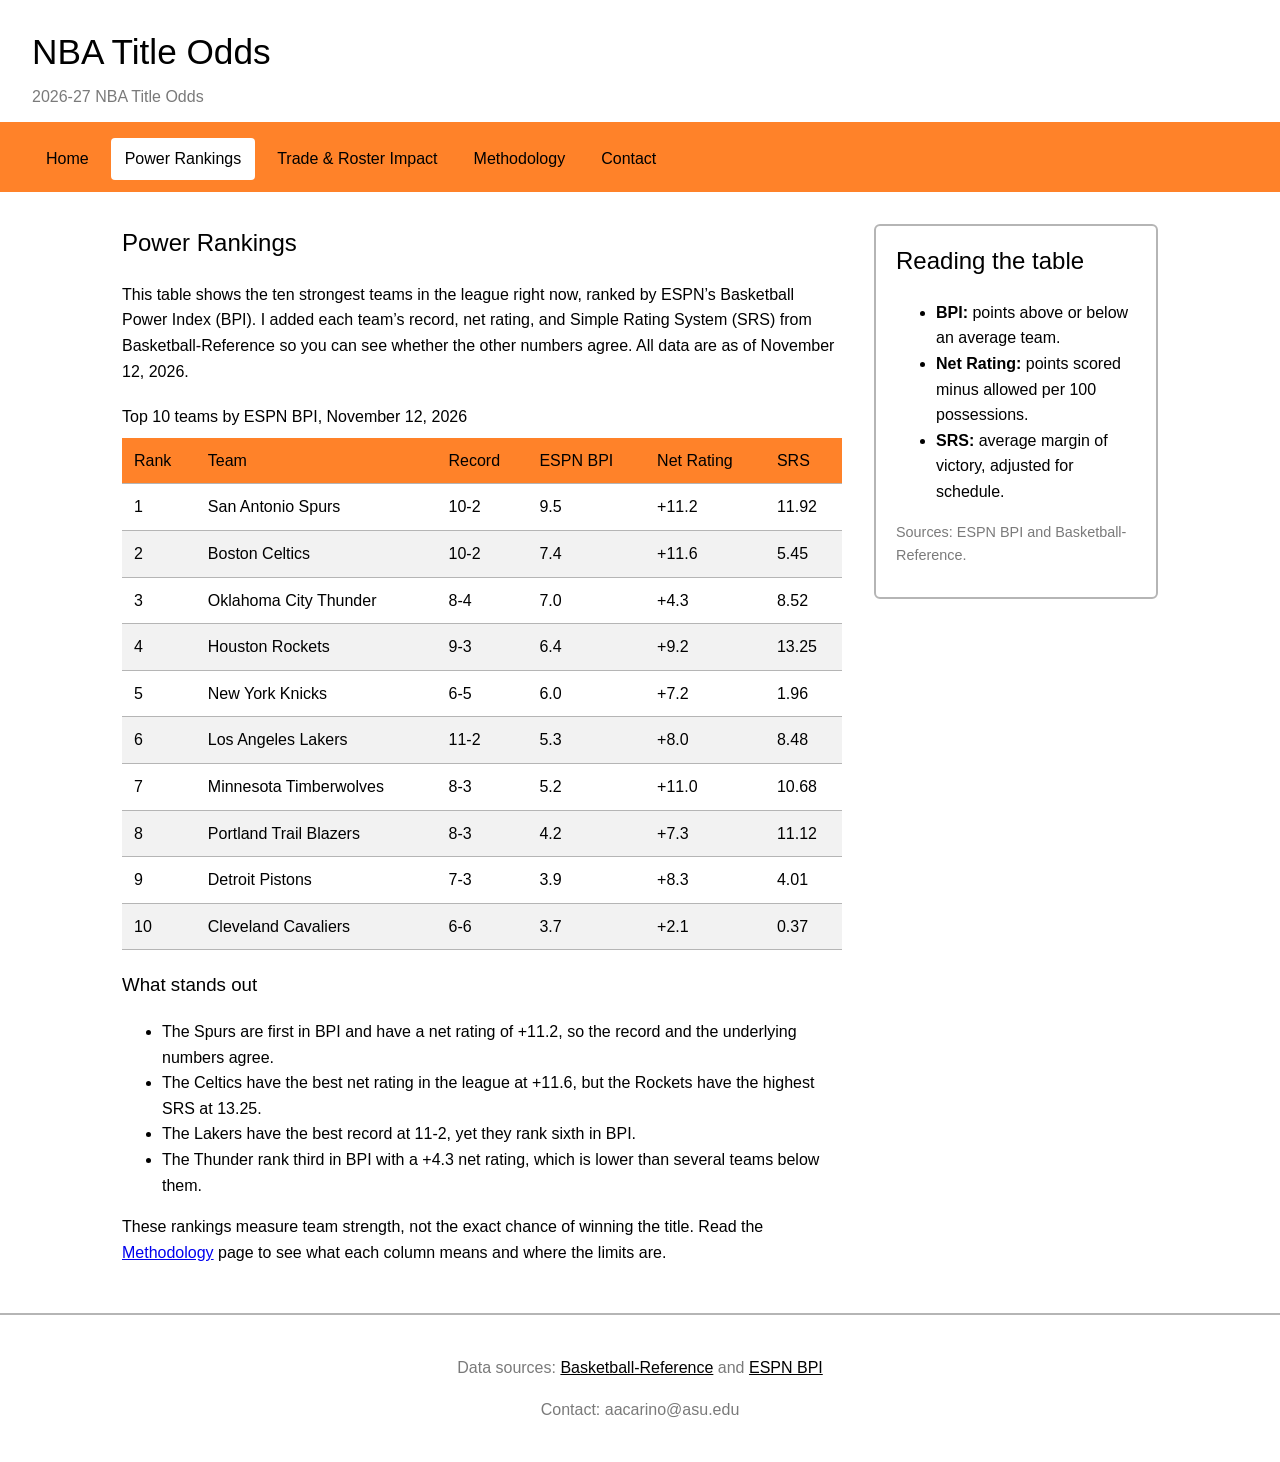
==== power-rankings.html @ b8c54bab "Add all pages" ====
<!doctype html>
<html lang="en">
  <head>
    <meta charset="UTF-8" />
    <meta name="viewport" content="width=device-width, initial-scale=1.0" />
    <meta
      name="description"
      content="Top 10 NBA teams ranked by ESPN BPI with record, net rating, and SRS for the 2026-27 season."
    />
    <meta name="author" content="Aidan" />
    <title>NBA Title Odds | Power Rankings</title>
    <link rel="stylesheet" href="style.css" />
  </head>
  <body>
    <header>
      <h1>NBA Title Odds</h1>
      <p class="tagline">2026-27 NBA Title Odds</p>
    </header>

    <nav>
      <a href="index.html">Home</a>
      <a href="power-rankings.html" class="current">Power Rankings</a>
      <a href="trade-roster-impact.html">Trade &amp; Roster Impact</a>
      <a href="methodology.html">Methodology</a>
      <a href="contact.html">Contact</a>
    </nav>

    <main>
      <article>
        <h2>Power Rankings</h2>
        <p>
          This table shows the ten strongest teams in the league right now,
          ranked by ESPN&rsquo;s Basketball Power Index (BPI). I added each
          team&rsquo;s record, net rating, and Simple Rating System (SRS) from
          Basketball-Reference so you can see whether the other numbers agree.
          All data are as of November 12, 2026.
        </p>

        <div class="table-wrap">
          <table>
            <caption>
              Top 10 teams by ESPN BPI, November 12, 2026
            </caption>
            <thead>
              <tr>
                <th scope="col">Rank</th>
                <th scope="col">Team</th>
                <th scope="col">Record</th>
                <th scope="col">ESPN BPI</th>
                <th scope="col">Net Rating</th>
                <th scope="col">SRS</th>
              </tr>
            </thead>
            <tbody>
              <tr>
                <td>1</td>
                <td>San Antonio Spurs</td>
                <td>10-2</td>
                <td>9.5</td>
                <td>+11.2</td>
                <td>11.92</td>
              </tr>
              <tr>
                <td>2</td>
                <td>Boston Celtics</td>
                <td>10-2</td>
                <td>7.4</td>
                <td>+11.6</td>
                <td>5.45</td>
              </tr>
              <tr>
                <td>3</td>
                <td>Oklahoma City Thunder</td>
                <td>8-4</td>
                <td>7.0</td>
                <td>+4.3</td>
                <td>8.52</td>
              </tr>
              <tr>
                <td>4</td>
                <td>Houston Rockets</td>
                <td>9-3</td>
                <td>6.4</td>
                <td>+9.2</td>
                <td>13.25</td>
              </tr>
              <tr>
                <td>5</td>
                <td>New York Knicks</td>
                <td>6-5</td>
                <td>6.0</td>
                <td>+7.2</td>
                <td>1.96</td>
              </tr>
              <tr>
                <td>6</td>
                <td>Los Angeles Lakers</td>
                <td>11-2</td>
                <td>5.3</td>
                <td>+8.0</td>
                <td>8.48</td>
              </tr>
              <tr>
                <td>7</td>
                <td>Minnesota Timberwolves</td>
                <td>8-3</td>
                <td>5.2</td>
                <td>+11.0</td>
                <td>10.68</td>
              </tr>
              <tr>
                <td>8</td>
                <td>Portland Trail Blazers</td>
                <td>8-3</td>
                <td>4.2</td>
                <td>+7.3</td>
                <td>11.12</td>
              </tr>
              <tr>
                <td>9</td>
                <td>Detroit Pistons</td>
                <td>7-3</td>
                <td>3.9</td>
                <td>+8.3</td>
                <td>4.01</td>
              </tr>
              <tr>
                <td>10</td>
                <td>Cleveland Cavaliers</td>
                <td>6-6</td>
                <td>3.7</td>
                <td>+2.1</td>
                <td>0.37</td>
              </tr>
            </tbody>
          </table>
        </div>

        <h3>What stands out</h3>
        <ul>
          <li>
            The Spurs are first in BPI and have a net rating of +11.2, so the
            record and the underlying numbers agree.
          </li>
          <li>
            The Celtics have the best net rating in the league at +11.6, but the
            Rockets have the highest SRS at 13.25.
          </li>
          <li>
            The Lakers have the best record at 11-2, yet they rank sixth in BPI.
          </li>
          <li>
            The Thunder rank third in BPI with a +4.3 net rating, which is lower
            than several teams below them.
          </li>
        </ul>
        <p>
          These rankings measure team strength, not the exact chance of winning
          the title. Read the <a href="methodology.html">Methodology</a> page to
          see what each column means and where the limits are.
        </p>
      </article>

      <aside>
        <h2>Reading the table</h2>
        <ul>
          <li><strong>BPI:</strong> points above or below an average team.</li>
          <li>
            <strong>Net Rating:</strong> points scored minus allowed per 100
            possessions.
          </li>
          <li>
            <strong>SRS:</strong> average margin of victory, adjusted for
            schedule.
          </li>
        </ul>
        <p class="note">Sources: ESPN BPI and Basketball-Reference.</p>
      </aside>
    </main>

    <footer>
      <p>
        Data sources:
        <a href="https://www.basketball-reference.com/leagues/NBA_2027.html"
          >Basketball-Reference</a
        >
        and
        <a href="https://www.espn.com/nba/bpi">ESPN BPI</a>
      </p>
      <p>Contact: aacarino@asu.edu</p>
    </footer>
  </body>
</html>
---- style.css ----
:root {
  --text: #000000;
  --background: #ffffff;
  --primary: #ff8229;
  --secondary: #7a7a7a;
  --accent: #b5b5b5;
}

* {
  box-sizing: border-box;
}

body {
  margin: 0;
  font-family: Arial, Helvetica, sans-serif;
  line-height: 1.6;
  color: var(--text);
  background-color: var(--background);
}

header {
  padding: 24px 32px 12px;
  border-bottom: 4px solid var(--primary);
}

header h1 {
  margin: 0;
  font-size: 2.2rem;
}

.tagline {
  margin: 4px 0 0;
  color: var(--secondary);
}

nav {
  display: flex;
  flex-wrap: wrap;
  gap: 8px;
  padding: 12px 32px;
  background-color: var(--primary);
}

nav a {
  padding: 8px 14px;
  color: var(--text);
  text-decoration: none;
  border-radius: 4px;
}

nav a:hover,
nav a.current {
  background-color: var(--background);
}

main {
  display: flex;
  gap: 32px;
  max-width: 1100px;
  margin: 0 auto;
  padding: 32px;
}

article {
  flex: 3;
}

aside {
  flex: 1;
  align-self: flex-start;
  padding: 16px 20px;
  border: 2px solid var(--accent);
  border-radius: 6px;
}

h1,
h2,
h3,
th {
  font-weight: normal;
}

h2 {
  margin-top: 0;
}

img {
  display: block;
  max-width: 100%;
  height: auto;
  margin: 20px 0;
  border-radius: 6px;
}

footer {
  padding: 24px 32px;
  text-align: center;
  color: var(--secondary);
  border-top: 2px solid var(--accent);
}

footer a {
  color: var(--text);
}

a:focus-visible {
  outline: 3px solid var(--text);
  outline-offset: 2px;
}

@media (max-width: 700px) {
  main {
    flex-direction: column;
    padding: 20px;
  }
}

.note {
  font-size: 0.9rem;
  color: var(--secondary);
}

.table-wrap {
  overflow-x: auto;
  margin: 20px 0;
}

table {
  width: 100%;
  border-collapse: collapse;
}

caption {
  margin-bottom: 8px;
  text-align: left;
}

th,
td {
  padding: 10px 12px;
  text-align: left;
  border-bottom: 1px solid var(--accent);
}

th {
  background-color: var(--primary);
  color: var(--text);
}

tbody tr:nth-child(even) {
  background-color: #f2f2f2;
}

label {
  display: block;
  margin-bottom: 4px;
}

input,
select,
textarea {
  width: 100%;
  max-width: 480px;
  padding: 8px 10px;
  font: inherit;
  border: 2px solid var(--accent);
  border-radius: 4px;
}

button {
  padding: 10px 20px;
  font: inherit;
  color: var(--text);
  background-color: var(--primary);
  border: none;
  border-radius: 4px;
  cursor: pointer;
}:root {
  --text: #000000;
  --background: #ffffff;
  --primary: #ff8229;
  --secondary: #7a7a7a;
  --accent: #b5b5b5;
}

* {
  box-sizing: border-box;
}

body {
  margin: 0;
  font-family: Arial, Helvetica, sans-serif;
  line-height: 1.6;
  color: var(--text);
  background-color: var(--background);
}

header {
  padding: 24px 32px 12px;
  border-bottom: 4px solid var(--primary);
}

header h1 {
  margin: 0;
  font-size: 2.2rem;
}

.tagline {
  margin: 4px 0 0;
  color: var(--secondary);
}

nav {
  display: flex;
  flex-wrap: wrap;
  gap: 8px;
  padding: 12px 32px;
  background-color: var(--primary);
}

nav a {
  padding: 8px 14px;
  color: var(--text);
  text-decoration: none;
  border-radius: 4px;
}

nav a:hover,
nav a.current {
  background-color: var(--background);
}

main {
  display: flex;
  gap: 32px;
  max-width: 1100px;
  margin: 0 auto;
  padding: 32px;
}

article {
  flex: 3;
}

aside {
  flex: 1;
  align-self: flex-start;
  padding: 16px 20px;
  border: 2px solid var(--accent);
  border-radius: 6px;
}

h1,
h2,
h3,
th {
  font-weight: normal;
}

h2 {
  margin-top: 0;
}

img {
  display: block;
  max-width: 100%;
  height: auto;
  margin: 20px 0;
  border-radius: 6px;
}

footer {
  padding: 24px 32px;
  text-align: center;
  color: var(--secondary);
  border-top: 2px solid var(--accent);
}

footer a {
  color: var(--text);
}

a:focus-visible {
  outline: 3px solid var(--text);
  outline-offset: 2px;
}

@media (max-width: 700px) {
  main {
    flex-direction: column;
    padding: 20px;
  }
}

.note {
  font-size: 0.9rem;
  color: var(--secondary);
}

.table-wrap {
  overflow-x: auto;
  margin: 20px 0;
}

table {
  width: 100%;
  border-collapse: collapse;
}

caption {
  margin-bottom: 8px;
  text-align: left;
}

th,
td {
  padding: 10px 12px;
  text-align: left;
  border-bottom: 1px solid var(--accent);
}

th {
  background-color: var(--primary);
  color: var(--text);
}

tbody tr:nth-child(even) {
  background-color: #f2f2f2;
}

label {
  display: block;
  margin-bottom: 4px;
}

input,
select,
textarea {
  width: 100%;
  max-width: 480px;
  padding: 8px 10px;
  font: inherit;
  border: 2px solid var(--accent);
  border-radius: 4px;
}

button {
  padding: 10px 20px;
  font: inherit;
  color: var(--text);
  background-color: var(--primary);
  border: none;
  border-radius: 4px;
  cursor: pointer;
}
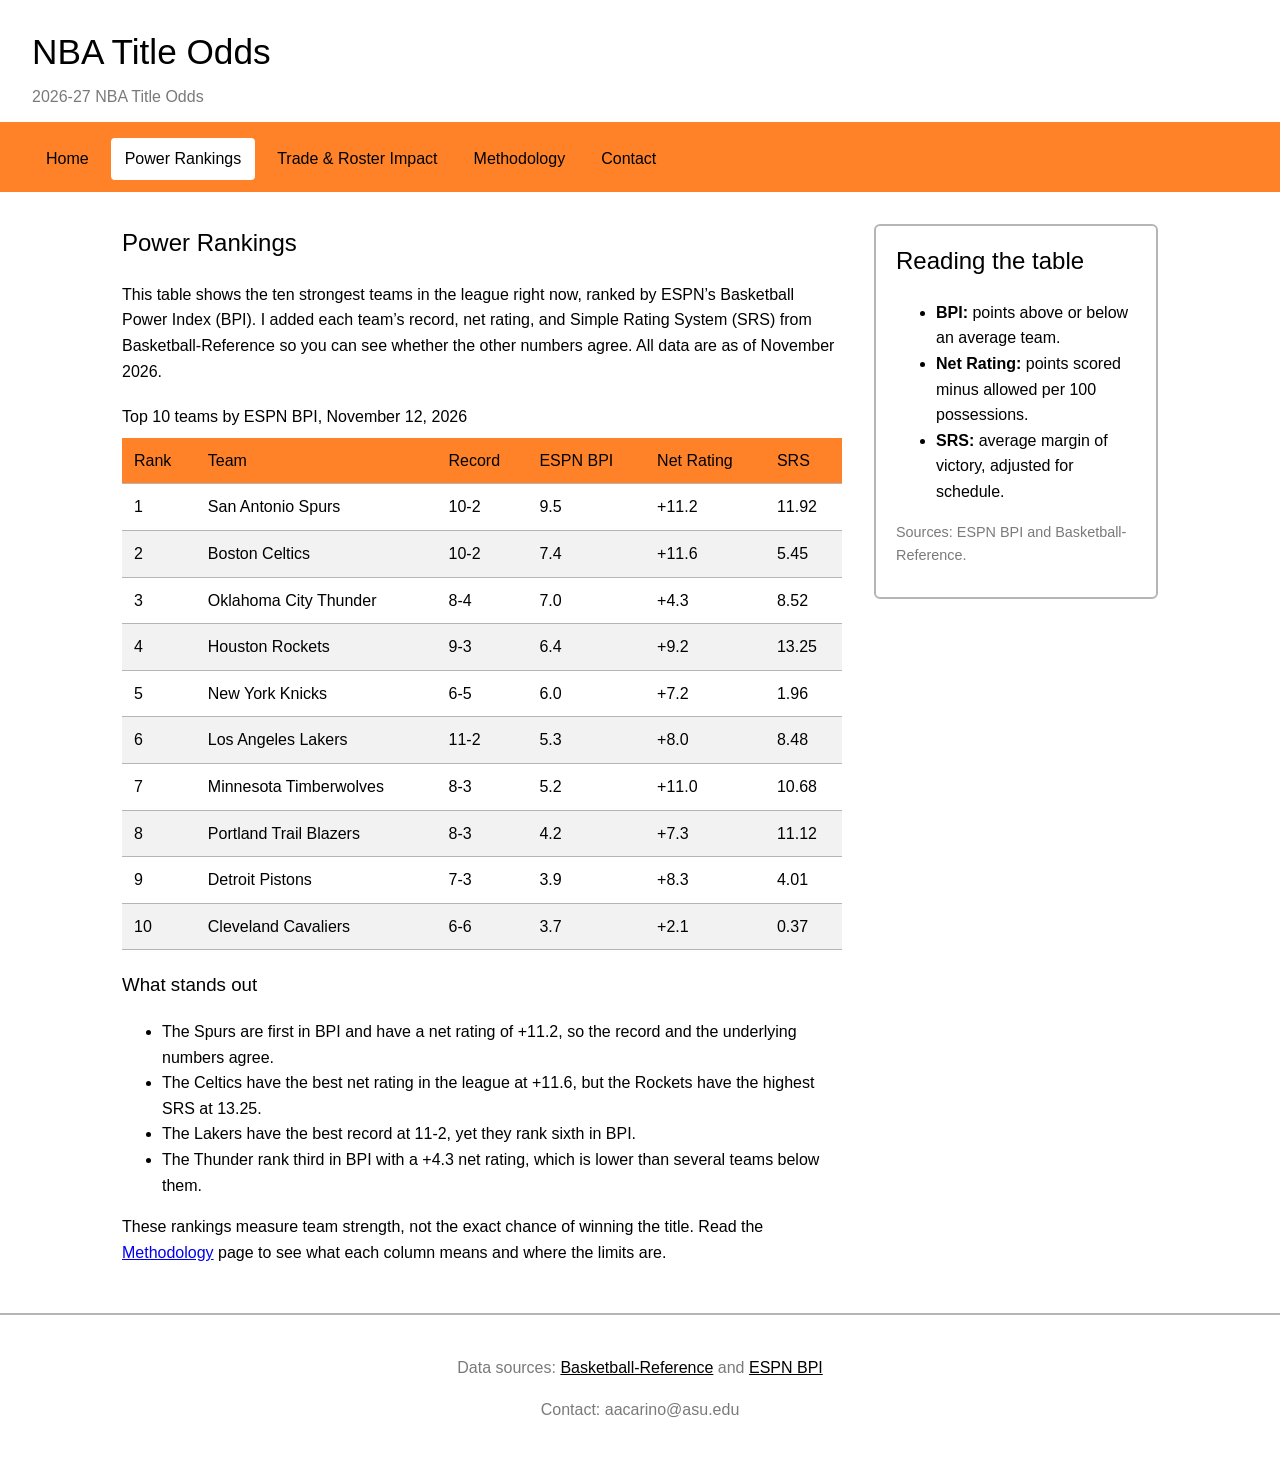
==== commit d7a19579: "Add all pages" ====
--- a/power-rankings.html
+++ b/power-rankings.html
@@ -33,7 +33,7 @@
           ranked by ESPN&rsquo;s Basketball Power Index (BPI). I added each
           team&rsquo;s record, net rating, and Simple Rating System (SRS) from
           Basketball-Reference so you can see whether the other numbers agree.
-          All data are as of November 12, 2026.
+          All data are as of November 2026.
         </p>
 
         <div class="table-wrap">
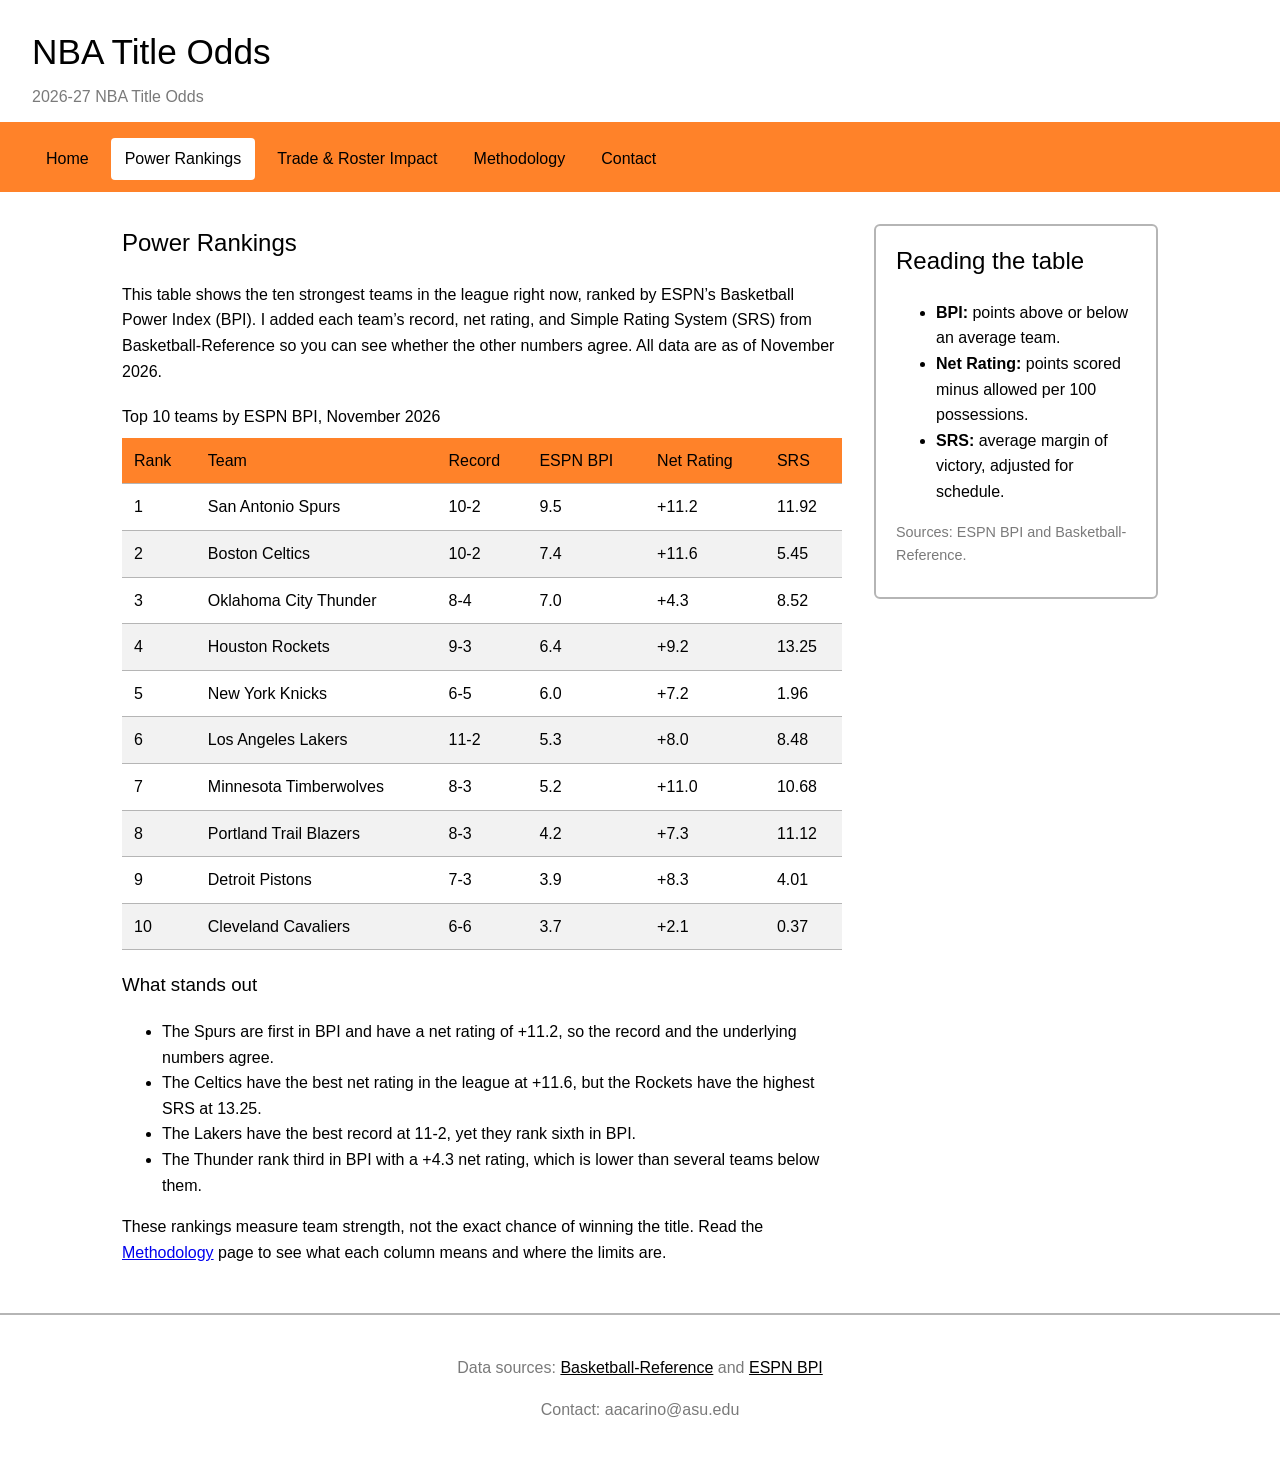
==== commit 49010604: "Add all pages" ====
--- a/power-rankings.html
+++ b/power-rankings.html
@@ -39,7 +39,7 @@
         <div class="table-wrap">
           <table>
             <caption>
-              Top 10 teams by ESPN BPI, November 12, 2026
+              Top 10 teams by ESPN BPI, November 2026
             </caption>
             <thead>
               <tr>
